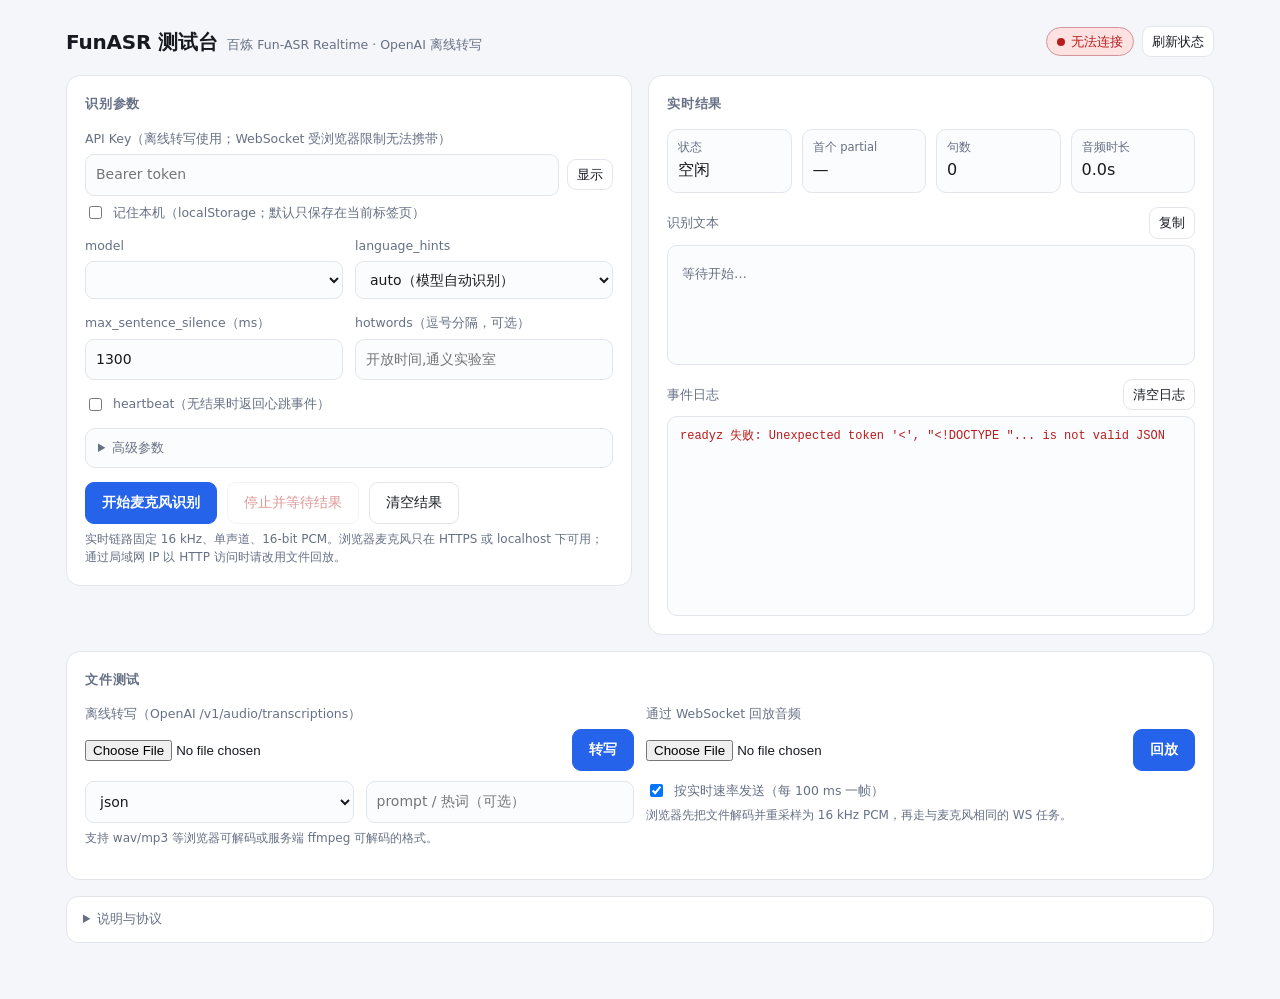
==== packages/asr_runtime/src/funasr_runtime/web/index.html @ 4bc1d6d2 "feat: 新增 FunASR 实时语音识别运行时服务 新增完整的 FunASR 运行时实现，包括： - 兼容百炼 FunASR Realtime 的 WebSocket 接口 - 兼容 OpenAI" ====
<!doctype html>
<html lang="zh-CN">
<head>
<meta charset="utf-8">
<meta name="viewport" content="width=device-width, initial-scale=1">
<meta name="color-scheme" content="light dark">
<link rel="icon" href="data:,">
<title>FunASR 测试台</title>
<style>
  :root {
    --bg: #f4f6f9;
    --panel: #ffffff;
    --text: #171a20;
    --muted: #667085;
    --line: #e2e6ec;
    --field: #fbfcfd;
    --accent: #2563eb;
    --accent-text: #ffffff;
    --accent-weak: #e4edff;
    --ok: #15803d;
    --ok-weak: #dcfce7;
    --warn: #b45309;
    --warn-weak: #fef3c7;
    --err: #b91c1c;
    --err-weak: #fee2e2;
    --mono: ui-monospace, SFMono-Regular, Menlo, Consolas, "Liberation Mono", monospace;
  }
  @media (prefers-color-scheme: dark) {
    :root {
      --bg: #0e1116;
      --panel: #161a21;
      --text: #e7eaf0;
      --muted: #98a1b0;
      --line: #2a303b;
      --field: #1b2029;
      --accent: #5b9bff;
      --accent-text: #0b1220;
      --accent-weak: #1b2b47;
      --ok: #4ade80;
      --ok-weak: #14301f;
      --warn: #fbbf24;
      --warn-weak: #33270b;
      --err: #f87171;
      --err-weak: #38151a;
    }
  }
  * { box-sizing: border-box; }
  html, body { margin: 0; }
  body {
    background: var(--bg);
    color: var(--text);
    font: 14px/1.55 system-ui, -apple-system, "Segoe UI", "Noto Sans SC", "PingFang SC", "Microsoft YaHei", sans-serif;
  }
  .wrap { max-width: 1180px; margin: 0 auto; padding: 26px 16px 56px; }
  header { display: flex; align-items: center; justify-content: space-between; gap: 14px; flex-wrap: wrap; margin-bottom: 18px; }
  .brand { display: flex; align-items: baseline; gap: 10px; flex-wrap: wrap; }
  h1 { font-size: 20px; line-height: 1.2; margin: 0; letter-spacing: -0.01em; }
  .sub { color: var(--muted); font-size: 12.5px; }
  .status-line { display: flex; align-items: center; gap: 8px; flex-wrap: wrap; }
  .badge {
    display: inline-flex; align-items: center; gap: 6px;
    border: 1px solid var(--line); border-radius: 999px;
    padding: 4px 10px; font-size: 12.5px; color: var(--muted); background: var(--panel);
  }
  .dot { width: 8px; height: 8px; border-radius: 50%; background: var(--muted); flex: none; }
  .badge.ok { color: var(--ok); border-color: color-mix(in srgb, var(--ok) 40%, var(--line)); background: var(--ok-weak); }
  .badge.ok .dot { background: var(--ok); }
  .badge.warn { color: var(--warn); border-color: color-mix(in srgb, var(--warn) 40%, var(--line)); background: var(--warn-weak); }
  .badge.warn .dot { background: var(--warn); }
  .badge.err { color: var(--err); border-color: color-mix(in srgb, var(--err) 40%, var(--line)); background: var(--err-weak); }
  .badge.err .dot { background: var(--err); }
  button.small { padding: 5px 9px; font-size: 12.5px; }
  main { display: grid; grid-template-columns: minmax(0, 1fr) minmax(0, 1fr); gap: 16px; align-items: start; }
  @media (max-width: 920px) { main { grid-template-columns: minmax(0, 1fr); } }
  .panel {
    background: var(--panel); border: 1px solid var(--line); border-radius: 14px;
    padding: 18px; min-width: 0;
  }
  .panel h2 { font-size: 13px; text-transform: uppercase; letter-spacing: 0.06em; color: var(--muted); margin: 0 0 14px; font-weight: 600; }
  .field { margin-bottom: 14px; }
  .field > label, .legend { display: block; font-size: 12.5px; color: var(--muted); margin-bottom: 6px; }
  input[type="text"], input[type="password"], input[type="number"], select, textarea {
    width: 100%; background: var(--field); color: var(--text);
    border: 1px solid var(--line); border-radius: 9px; padding: 9px 10px;
    font: inherit; outline: none;
  }
  input:focus, select:focus, textarea:focus { border-color: var(--accent); box-shadow: 0 0 0 3px color-mix(in srgb, var(--accent) 18%, transparent); }
  textarea { resize: vertical; min-height: 74px; font-family: var(--mono); font-size: 12px; }
  .row { display: grid; grid-template-columns: repeat(2, minmax(0, 1fr)); gap: 12px; }
  .row.three { grid-template-columns: repeat(3, minmax(0, 1fr)); }
  @media (max-width: 560px) { .row, .row.three { grid-template-columns: minmax(0, 1fr); } }
  .actions { display: flex; gap: 10px; flex-wrap: wrap; margin-top: 4px; }
  button {
    font: inherit; cursor: pointer; border-radius: 9px; padding: 9px 16px;
    border: 1px solid var(--line); background: var(--panel); color: var(--text);
  }
  button:hover:not(:disabled) { border-color: var(--accent); }
  button.primary { background: var(--accent); border-color: var(--accent); color: var(--accent-text); font-weight: 600; }
  button.primary:hover:not(:disabled) { filter: brightness(1.06); }
  button.danger { color: var(--err); }
  button:disabled { opacity: 0.45; cursor: not-allowed; }
  .hint { color: var(--muted); font-size: 12px; margin-top: 6px; }
  .metrics { display: grid; grid-template-columns: repeat(4, minmax(0, 1fr)); gap: 10px; margin-bottom: 14px; }
  @media (max-width: 560px) { .metrics { grid-template-columns: repeat(2, minmax(0, 1fr)); } }
  .metric { border: 1px solid var(--line); border-radius: 10px; padding: 9px 10px; background: var(--field); min-width: 0; }
  .metric .k { font-size: 11.5px; color: var(--muted); white-space: nowrap; overflow: hidden; text-overflow: ellipsis; }
  .metric .v { font-size: 16px; font-variant-numeric: tabular-nums; margin-top: 2px; overflow: hidden; text-overflow: ellipsis; }
  .transcript {
    min-height: 120px; max-height: 260px; overflow: auto;
    background: var(--field); border: 1px solid var(--line); border-radius: 10px;
    padding: 12px 14px; font-size: 17px; line-height: 1.75; white-space: pre-wrap; word-break: break-word;
  }
  .transcript .partial { color: var(--muted); }
  .transcript .placeholder { color: var(--muted); font-size: 13px; }
  .log-head { display: flex; justify-content: space-between; align-items: center; gap: 8px; margin: 14px 0 6px; }
  #log {
    height: 200px; overflow: auto; background: var(--field); color: var(--text);
    border: 1px solid var(--line); border-radius: 10px; padding: 10px 12px;
    font-family: var(--mono); font-size: 12px; line-height: 1.6; white-space: pre-wrap; word-break: break-word;
  }
  .log-line.err { color: var(--err); }
  .log-line.ok { color: var(--ok); }
  .log-line.warn { color: var(--warn); }
  .log-line.dim { color: var(--muted); }
  details { margin-top: 16px; border: 1px solid var(--line); border-radius: 12px; background: var(--panel); padding: 12px 16px; }
  details summary { cursor: pointer; color: var(--muted); font-size: 13px; }
  details h3 { font-size: 13px; margin: 14px 0 6px; }
  details p, details li { color: var(--muted); font-size: 12.5px; }
  code { font-family: var(--mono); font-size: 12px; background: var(--field); border: 1px solid var(--line); border-radius: 5px; padding: 1px 5px; }
  .inline { display: flex; gap: 8px; align-items: center; }
  .inline input[type="checkbox"] { width: auto; }
  .inline label { margin: 0; font-size: 12.5px; color: var(--muted); }
  .grow { flex: 1; min-width: 0; }
  details.advanced { margin: 0 0 14px; border-radius: 10px; padding: 9px 12px; background: var(--field); }
  details.advanced[open] > summary { margin-bottom: 10px; }
  .full { grid-column: 1 / -1; }
  .file-row { display: grid; grid-template-columns: minmax(0, 1fr) auto; gap: 10px; align-items: center; }
  pre.code { margin: 8px 0 0; padding: 10px 12px; background: var(--field); border: 1px solid var(--line); border-radius: 9px; overflow: auto; font-family: var(--mono); font-size: 12px; }
</style>
</head>
<body>
<div class="wrap">
  <header>
    <div class="brand">
      <h1>FunASR 测试台</h1>
      <span class="sub">百炼 Fun-ASR Realtime · OpenAI 离线转写</span>
    </div>
    <div class="status-line">
      <span class="badge" id="status"><span class="dot"></span><span id="status-text">检查中…</span></span>
      <button type="button" class="small" id="refresh">刷新状态</button>
    </div>
  </header>

  <main>
    <section class="panel">
      <h2>识别参数</h2>

      <div class="field">
        <label for="api-key">API Key（离线转写使用；WebSocket 受浏览器限制无法携带）</label>
        <div class="inline">
          <input class="grow" type="password" id="api-key" autocomplete="off" placeholder="Bearer token">
          <button type="button" class="small" id="toggle-key">显示</button>
        </div>
        <div class="inline" style="margin-top:7px">
          <input type="checkbox" id="remember-key">
          <label for="remember-key">记住本机（localStorage；默认只保存在当前标签页）</label>
        </div>
      </div>

      <div class="row">
        <div class="field">
          <label for="model">model</label>
          <select id="model"></select>
        </div>
        <div class="field">
          <label for="language">language_hints</label>
          <select id="language">
            <option value="auto">auto（模型自动识别）</option>
            <option value="zh">zh 中文</option>
            <option value="en">en 英文</option>
            <option value="ja">ja 日文</option>
            <option value="ko">ko 韩文</option>
            <option value="yue">yue 粤语</option>
          </select>
        </div>
      </div>

      <div class="row">
        <div class="field">
          <label for="silence">max_sentence_silence（ms）</label>
          <input type="number" id="silence" min="200" max="6000" step="50" value="1300">
        </div>
        <div class="field">
          <label for="hotwords">hotwords（逗号分隔，可选）</label>
          <input type="text" id="hotwords" placeholder="开放时间,通义实验室">
        </div>
      </div>

      <div class="inline" style="margin-bottom:14px">
        <input type="checkbox" id="heartbeat">
        <label for="heartbeat">heartbeat（无结果时返回心跳事件）</label>
      </div>

      <details class="advanced">
        <summary>高级参数</summary>
        <div class="field" style="margin:0">
          <label for="special-filter">special_word_filter（JSON 字符串，可选）</label>
          <textarea id="special-filter" spellcheck="false" placeholder='{"filter_with_signed":{"word_list":["项目"]},"filter_with_empty":{"word_list":["报告"]}}'></textarea>
          <div class="hint">命中词替换为等长星号或删除；这是结果后处理，不是模型热词。</div>
        </div>
      </details>

      <div class="actions">
        <button type="button" class="primary" id="start-mic">开始麦克风识别</button>
        <button type="button" class="danger" id="stop" disabled>停止并等待结果</button>
        <button type="button" id="clear">清空结果</button>
      </div>
      <div class="hint">实时链路固定 16 kHz、单声道、16-bit PCM。浏览器麦克风只在 HTTPS 或 localhost 下可用；通过局域网 IP 以 HTTP 访问时请改用文件回放。</div>
    </section>

    <section class="panel">
      <h2>实时结果</h2>
      <div class="metrics">
        <div class="metric"><div class="k">状态</div><div class="v" id="metric-state">空闲</div></div>
        <div class="metric"><div class="k">首个 partial</div><div class="v" id="metric-first">—</div></div>
        <div class="metric"><div class="k">句数</div><div class="v" id="metric-sentences">0</div></div>
        <div class="metric"><div class="k">音频时长</div><div class="v" id="metric-duration">0.0s</div></div>
      </div>

      <div class="field">
        <div class="log-head">
          <span class="legend" style="margin:0">识别文本</span>
          <button type="button" class="small" id="copy">复制</button>
        </div>
        <div class="transcript" id="transcript"><span class="placeholder">等待开始…</span></div>
      </div>

      <div class="log-head">
        <span class="legend" style="margin:0">事件日志</span>
        <button type="button" class="small" id="clear-log">清空日志</button>
      </div>
      <div id="log"></div>
    </section>

    <section class="panel full">
      <h2>文件测试</h2>
      <div class="row">
        <div class="field">
          <label for="file-offline">离线转写（OpenAI /v1/audio/transcriptions）</label>
          <div class="file-row">
            <input type="file" id="file-offline" accept="audio/*,.pcm">
            <button type="button" class="primary" id="run-offline">转写</button>
          </div>
          <div class="row" style="margin-top:10px">
            <select id="offline-format">
              <option value="json">json</option>
              <option value="text">text</option>
              <option value="verbose_json">verbose_json</option>
              <option value="srt">srt</option>
              <option value="vtt">vtt</option>
            </select>
            <input type="text" id="offline-prompt" placeholder="prompt / 热词（可选）">
          </div>
          <div class="hint">支持 wav/mp3 等浏览器可解码或服务端 ffmpeg 可解码的格式。</div>
        </div>

        <div class="field">
          <label for="file-ws">通过 WebSocket 回放音频</label>
          <div class="file-row">
            <input type="file" id="file-ws" accept="audio/*">
            <button type="button" class="primary" id="run-ws-file">回放</button>
          </div>
          <div class="inline" style="margin-top:10px">
            <input type="checkbox" id="realtime" checked>
            <label for="realtime">按实时速率发送（每 100 ms 一帧）</label>
          </div>
          <div class="hint">浏览器先把文件解码并重采样为 16 kHz PCM，再走与麦克风相同的 WS 任务。</div>
        </div>
      </div>
      <pre class="code" id="offline-result" hidden></pre>
    </section>
  </main>

  <details>
    <summary>说明与协议</summary>
    <h3>接口</h3>
    <ul>
      <li>实时：<code>WS /api-ws/v1/inference</code>，<code>run-task</code> → 二进制 PCM/WAV → <code>finish-task</code>。</li>
      <li>离线：<code>POST /v1/audio/transcriptions</code>，字段 <code>file</code> / <code>model</code> / <code>language</code> / <code>response_format</code>。</li>
      <li>健康检查：<code>/healthz</code>、<code>/readyz</code>、<code>/metrics</code>。</li>
    </ul>
    <h3>WebSocket 与鉴权</h3>
    <p>
      浏览器的 WebSocket API 不能自定义 <code>Authorization</code> 头。服务端
      <code>auth.enabled=true</code> 时，本页的麦克风/回放模式会以 4401 关闭；
      离线转写会正常携带 Bearer key。生产验收实时链路时请在受控内网临时关闭鉴权，
      或使用带自定义头的原生客户端。
    </p>
    <h3>实时事件</h3>
    <pre class="code">task-started
  → result-generated (sentence_begin=true, sentence_end=false)
  → result-generated (sentence_end=false)
  → result-generated (sentence_end=true, usage.duration)
  → task-finished</pre>
    <p>
      <code>sentence_id</code> 从 1 递增；partial 的 <code>end_time</code> 为 null；
      句末 final 的 <code>usage.duration</code> 为任务累计音频秒数。超过
      <code>partial_window_s</code> 的长句不再返回 partial，但句末仍返回完整文本。
    </p>
    <h3>命令行回放</h3>
    <pre class="code">python scripts/asr_ws_smoke.py \
  ws://127.0.0.1:8001/api-ws/v1/inference \
  fun-asr-realtime sample.wav</pre>
  </details>
</div>

<script>
(() => {
  'use strict';

  const pagePath = location.pathname;
  const base = pagePath.endsWith('/ui/')
    ? pagePath.slice(0, -4)
    : pagePath.replace(/\/ui$/, '/');
  const HEALTH_URL = base + 'healthz';
  const READY_URL = base + 'readyz';
  const TRANSCRIBE_URL = base + 'v1/audio/transcriptions';
  const WS_URL = (location.protocol === 'https:' ? 'wss://' : 'ws://')
    + location.host + base + 'api-ws/v1/inference';

  const $ = (id) => document.getElementById(id);
  const els = {
    status: $('status'), statusText: $('status-text'), refresh: $('refresh'),
    apiKey: $('api-key'), toggleKey: $('toggle-key'), remember: $('remember-key'),
    model: $('model'), language: $('language'), silence: $('silence'),
    hotwords: $('hotwords'), heartbeat: $('heartbeat'),
    specialFilter: $('special-filter'),
    startMic: $('start-mic'), stop: $('stop'), clear: $('clear'),
    metricState: $('metric-state'), metricFirst: $('metric-first'),
    metricSentences: $('metric-sentences'), metricDuration: $('metric-duration'),
    transcript: $('transcript'), copy: $('copy'),
    log: $('log'), clearLog: $('clear-log'),
    fileOffline: $('file-offline'), runOffline: $('run-offline'),
    offlineFormat: $('offline-format'), offlinePrompt: $('offline-prompt'),
    offlineResult: $('offline-result'),
    fileWs: $('file-ws'), runWsFile: $('run-ws-file'), realtime: $('realtime'),
  };

  const state = {
    running: false,
    stopping: false,
    ws: null,
    taskId: '',
    startedAt: 0,
    firstPartial: null,
    sentences: new Map(),
    partial: '',
    partialId: null,
    sentenceCount: 0,
    audioSeconds: 0,
    capture: null,
    doneResolve: null,
    doneReject: null,
  };

  function log(message, cls) {
    const line = document.createElement('div');
    line.className = 'log-line' + (cls ? ' ' + cls : '');
    line.textContent = message;
    els.log.appendChild(line);
    while (els.log.children.length > 300) els.log.removeChild(els.log.firstChild);
    els.log.scrollTop = els.log.scrollHeight;
  }

  function setStatus(text, cls) {
    els.statusText.textContent = text;
    els.status.className = 'badge' + (cls ? ' ' + cls : '');
  }

  function setMetric(el, value) {
    el.textContent = value;
  }

  function setRunning(running) {
    state.running = running;
    els.startMic.disabled = running;
    els.runWsFile.disabled = running;
    els.stop.disabled = !running;
    setMetric(els.metricState, running ? (state.stopping ? '等待句末' : '识别中') : '空闲');
  }

  function uuid() {
    if (crypto.randomUUID) return crypto.randomUUID().replace(/-/g, '');
    return Array.from(crypto.getRandomValues(new Uint8Array(16)))
      .map((b) => b.toString(16).padStart(2, '0')).join('');
  }

  function authHeaders(extra) {
    const headers = Object.assign({}, extra || {});
    const key = els.apiKey.value.trim();
    if (key) headers.Authorization = 'Bearer ' + key;
    return headers;
  }

  function saveKey() {
    const key = els.apiKey.value.trim();
    try {
      if (els.remember.checked) {
        localStorage.setItem('funasr.apiKey', key);
      } else {
        localStorage.removeItem('funasr.apiKey');
        sessionStorage.setItem('funasr.apiKey', key);
      }
    } catch (_) { /* storage may be blocked */ }
  }

  function loadKey() {
    try {
      const remembered = localStorage.getItem('funasr.apiKey');
      if (remembered) {
        els.apiKey.value = remembered;
        els.remember.checked = true;
        return;
      }
      els.apiKey.value = sessionStorage.getItem('funasr.apiKey') || '';
    } catch (_) { /* ignore */ }
  }

  async function refreshStatus() {
    setStatus('检查中…', '');
    try {
      const response = await fetch(READY_URL, { cache: 'no-store' });
      const body = await response.json();
      const ready = response.ok && body.status === 'ready';
      setStatus(ready ? '服务就绪' : '未就绪', ready ? 'ok' : 'warn');
      const models = Array.isArray(body.models) ? body.models : [];
      const current = els.model.value;
      els.model.textContent = '';
      for (const name of models) {
        const option = document.createElement('option');
        option.value = name;
        option.textContent = name;
        els.model.appendChild(option);
      }
      if (!models.length) {
        const option = document.createElement('option');
        option.value = 'fun-asr-realtime';
        option.textContent = 'fun-asr-realtime';
        els.model.appendChild(option);
      }
      if (current && models.includes(current)) els.model.value = current;
      if (body.engine) log('readyz: engine=' + body.engine + ' models=' + models.join(', '), 'dim');
    } catch (error) {
      setStatus('无法连接', 'err');
      log('readyz 失败: ' + error.message, 'err');
    }
  }

  function renderTranscript() {
    els.transcript.textContent = '';
    const committed = [...state.sentences.entries()]
      .sort((a, b) => a[0] - b[0])
      .map(([, text]) => text)
      .join('');
    if (!committed && !state.partial) {
      const placeholder = document.createElement('span');
      placeholder.className = 'placeholder';
      placeholder.textContent = '等待开始…';
      els.transcript.appendChild(placeholder);
      return;
    }
    const text = document.createTextNode(committed);
    els.transcript.appendChild(text);
    if (state.partial) {
      const span = document.createElement('span');
      span.className = 'partial';
      span.textContent = state.partial;
      els.transcript.appendChild(span);
    }
    els.transcript.scrollTop = els.transcript.scrollHeight;
  }

  function updateMetrics() {
    setMetric(els.metricSentences, String(state.sentenceCount));
    setMetric(els.metricDuration, state.audioSeconds.toFixed(1) + 's');
    setMetric(
      els.metricFirst,
      state.firstPartial === null ? '—' : (state.firstPartial / 1000).toFixed(2) + 's'
    );
  }

  function handleSentence(sentence, usage) {
    if (!sentence) return;
    if (sentence.heartbeat) {
      log('heartbeat', 'dim');
      return;
    }
    const now = performance.now();
    if (sentence.sentence_end) {
      state.sentences.set(sentence.sentence_id, sentence.text || '');
      if (state.partialId === sentence.sentence_id) {
        state.partial = '';
        state.partialId = null;
      }
      state.sentenceCount += 1;
      if (usage && typeof usage.duration === 'number') {
        state.audioSeconds = Math.max(state.audioSeconds, usage.duration);
      }
      if (sentence.sentence_begin) {
        log(
          'sentence_begin id=' + sentence.sentence_id +
          ' begin=' + sentence.begin_time + 'ms (no partial)',
          'dim'
        );
      }
      log(
        'sentence_end id=' + sentence.sentence_id +
        ' [' + sentence.begin_time + '-' + sentence.end_time + 'ms]' +
        (usage && typeof usage.duration === 'number'
          ? ' usage=' + usage.duration + 's'
          : '') +
        ': ' + (sentence.text || ''),
        'ok'
      );
    } else {
      state.partial = sentence.text || '';
      state.partialId = sentence.sentence_id;
      if (sentence.sentence_begin) {
        log(
          'sentence_begin id=' + sentence.sentence_id +
          ' begin=' + sentence.begin_time + 'ms',
          'dim'
        );
      }
      if (state.firstPartial === null && state.startedAt) {
        state.firstPartial = now - state.startedAt;
      }
      log(
        'partial id=' + sentence.sentence_id +
        ' sentence_begin=' + sentence.sentence_begin +
        ' sentence_end=' + sentence.sentence_end +
        ': ' + state.partial,
        'dim'
      );
    }
    renderTranscript();
    updateMetrics();
  }

  function handleEvent(message) {
    const event = message && message.header && message.header.event;
    if (event === 'task-started') {
      log('task-started ' + state.taskId, 'ok');
      return true;
    }
    if (event === 'result-generated') {
      const output = message.payload && message.payload.output;
      handleSentence(output && output.sentence, message.payload && message.payload.usage);
      return false;
    }
    if (event === 'task-finished') {
      log('task-finished', 'ok');
      finishConnection(true);
      return true;
    }
    if (event === 'task-failed') {
      const header = message.header || {};
      log(
        'task-failed ' + (header.error_code || '') + ' ' + (header.error_message || ''),
        'err'
      );
      setStatus('识别失败', 'err');
      finishConnection(false);
      return true;
    }
    log('未识别事件: ' + event, 'warn');
    return false;
  }

  function openTaskSocket() {
    return new Promise((resolve, reject) => {
      const socket = new WebSocket(WS_URL);
      socket.binaryType = 'arraybuffer';
      state.ws = socket;
      state.taskId = uuid();
      state.startedAt = performance.now();
      state.firstPartial = null;
      state.partial = '';
      state.partialId = null;
      let started = false;
      let settled = false;

      function fail(error) {
        if (settled) return;
        settled = true;
        try { socket.close(); } catch (_) { /* ignore */ }
        reject(error);
      }

      socket.onopen = () => {
        log('WS 已连接 ' + state.taskId, 'dim');
        const parameters = {
          format: 'pcm',
          sample_rate: 16000,
          max_sentence_silence: Number(els.silence.value) || 1300,
          heartbeat: els.heartbeat.checked,
        };
        const language = els.language.value;
        if (language && language !== 'auto') parameters.language_hints = [language];
        const hotwords = els.hotwords.value.trim();
        if (hotwords) parameters.hotwords = hotwords;
        const filter = els.specialFilter.value.trim();
        if (filter) parameters.special_word_filter = filter;
        socket.send(JSON.stringify({
          header: { action: 'run-task', task_id: state.taskId, streaming: 'duplex' },
          payload: {
            task_group: 'audio',
            task: 'asr',
            function: 'recognition',
            model: els.model.value,
            parameters,
            input: {},
          },
        }));
      };

      socket.onmessage = (event) => {
        if (typeof event.data !== 'string') return;
        let message;
        try {
          message = JSON.parse(event.data);
        } catch (error) {
          log('无法解析服务端消息: ' + error.message, 'err');
          return;
        }
        const name = message.header && message.header.event;
        if (name === 'task-started' && !started) {
          started = true;
          settled = true;
          handleEvent(message);
          setStatus('识别中', 'ok');
          resolve();
          return;
        }
        if (!started) {
          const header = message.header || {};
          fail(new Error(
            '任务失败: ' + (header.error_code || '') + ' ' +
            (header.error_message || '服务端未先返回 task-started')
          ));
          return;
        }
        handleEvent(message);
      };

      socket.onerror = () => {
        if (!settled) fail(new Error('WebSocket 连接错误'));
        else log('WebSocket 错误', 'err');
      };

      socket.onclose = (event) => {
        if (state.ws === socket) state.ws = null;
        if (!settled) {
          const hint = event.code === 4401
            ? '（服务端开启了鉴权：浏览器 WS 无法携带 Authorization）'
            : '';
          fail(new Error('WebSocket 关闭 code=' + event.code + hint));
          return;
        }
        if (state.running && !state.stopping) {
          log('WebSocket 意外关闭 code=' + event.code, 'err');
          setStatus('连接已断开', 'err');
          stopCapture();
          setRunning(false);
        }
      };
    });
  }

  function finishConnection(ok) {
    stopCapture();
    const socket = state.ws;
    state.ws = null;
    if (socket) {
      try { socket.close(); } catch (_) { /* ignore */ }
    }
    state.stopping = false;
    setRunning(false);
    setStatus(ok ? '服务就绪' : '识别失败', ok ? 'ok' : 'err');
    if (state.doneResolve) {
      const resolve = state.doneResolve;
      const reject = state.doneReject;
      state.doneResolve = null;
      state.doneReject = null;
      if (ok) resolve();
      else reject(new Error('任务失败'));
    }
  }

  function sendFinish() {
    const socket = state.ws;
    if (!socket || socket.readyState !== WebSocket.OPEN) {
      finishConnection(true);
      return;
    }
    socket.send(JSON.stringify({
      header: { action: 'finish-task', task_id: state.taskId, streaming: 'duplex' },
      payload: { input: {} },
    }));
  }

  function stopCapture() {
    const capture = state.capture;
    state.capture = null;
    if (!capture) return;
    try { capture.stream.getTracks().forEach((track) => track.stop()); } catch (_) { /* ignore */ }
    try { capture.processor.disconnect(); } catch (_) { /* ignore */ }
    try { capture.source.disconnect(); } catch (_) { /* ignore */ }
    try { capture.mute.disconnect(); } catch (_) { /* ignore */ }
    try { capture.ctx.close(); } catch (_) { /* ignore */ }
  }

  function resample(input, sourceRate, targetRate) {
    if (sourceRate === targetRate) return input;
    const ratio = sourceRate / targetRate;
    const length = Math.max(0, Math.floor(input.length / ratio));
    const output = new Float32Array(length);
    for (let i = 0; i < length; i++) {
      const position = i * ratio;
      const index = Math.floor(position);
      const fraction = position - index;
      const first = input[index] || 0;
      const second = input[Math.min(index + 1, input.length - 1)] || 0;
      output[i] = first + (second - first) * fraction;
    }
    return output;
  }

  function toPcm16(samples) {
    const pcm = new Int16Array(samples.length);
    for (let i = 0; i < samples.length; i++) {
      const value = Math.max(-1, Math.min(1, samples[i]));
      pcm[i] = value < 0 ? value * 0x8000 : value * 0x7fff;
    }
    return new Uint8Array(pcm.buffer);
  }

  async function startCapture() {
    const stream = await navigator.mediaDevices.getUserMedia({
      audio: {
        channelCount: 1,
        echoCancellation: true,
        noiseSuppression: true,
        autoGainControl: true,
      },
    });
    const AudioCtx = window.AudioContext || window.webkitAudioContext;
    const ctx = new AudioCtx({ sampleRate: 16000 });
    await ctx.resume();
    const source = ctx.createMediaStreamSource(stream);
    const processor = ctx.createScriptProcessor(4096, 1, 1);
    const mute = ctx.createGain();
    mute.gain.value = 0;
    processor.onaudioprocess = (event) => {
      if (!state.running || state.stopping) return;
      const socket = state.ws;
      if (!socket || socket.readyState !== WebSocket.OPEN) return;
      const input = event.inputBuffer.getChannelData(0);
      const resampled = resample(input, ctx.sampleRate, 16000);
      if (resampled.length) socket.send(toPcm16(resampled));
    };
    source.connect(processor);
    processor.connect(mute);
    mute.connect(ctx.destination);
    state.capture = { stream, ctx, source, processor, mute };
    log('麦克风已开始（AudioContext ' + ctx.sampleRate + ' Hz → 16 kHz）', 'dim');
  }

  async function startMic() {
    if (state.running) return;
    if (!navigator.mediaDevices || !navigator.mediaDevices.getUserMedia) {
      log('当前浏览器不支持麦克风采集', 'err');
      return;
    }
    try {
      state.sentences.clear();
      state.sentenceCount = 0;
      state.audioSeconds = 0;
      state.stopping = false;
      state.partial = '';
      state.partialId = null;
      renderTranscript();
      updateMetrics();
      setRunning(true);
      await openTaskSocket();
      await startCapture();
    } catch (error) {
      log(error.message, 'err');
      setStatus('启动失败', 'err');
      finishConnection(true);
    }
  }

  function stopMic() {
    if (!state.running || state.stopping) return;
    state.stopping = true;
    setMetric(els.metricState, '等待句末');
    stopCapture();
    log('已停止采集，等待句末结果…', 'warn');
    sendFinish();
    setTimeout(() => {
      if (state.running) {
        log('等待句末超时，强制关闭连接', 'err');
        finishConnection(false);
      }
    }, 20000);
  }

  async function decodeFileToPcm16k(file) {
    const array = await file.arrayBuffer();
    const AudioCtx = window.AudioContext || window.webkitAudioContext;
    const ctx = new AudioCtx();
    let decoded;
    try {
      decoded = await ctx.decodeAudioData(array);
    } finally {
      try { await ctx.close(); } catch (_) { /* ignore */ }
    }
    const length = Math.max(1, Math.ceil(decoded.duration * 16000));
    const offline = new OfflineAudioContext(1, length, 16000);
    const source = offline.createBufferSource();
    source.buffer = decoded;
    source.connect(offline.destination);
    source.start();
    const rendered = await offline.startRendering();
    return toPcm16(rendered.getChannelData(0));
  }

  async function replayFile() {
    if (state.running) return;
    const file = els.fileWs.files && els.fileWs.files[0];
    if (!file) {
      log('请选择要回放的音频文件', 'warn');
      return;
    }
    let pcm;
    try {
      pcm = await decodeFileToPcm16k(file);
    } catch (error) {
      log('浏览器无法解码该文件，请改用离线转写或 wav：' + error.message, 'err');
      return;
    }
    state.sentences.clear();
    state.sentenceCount = 0;
    state.audioSeconds = 0;
    state.partial = '';
    state.partialId = null;
    state.stopping = false;
    renderTranscript();
    updateMetrics();
    setRunning(true);
    const done = new Promise((resolve, reject) => {
      state.doneResolve = resolve;
      state.doneReject = reject;
    });
    try {
      await openTaskSocket();
      log('回放 ' + file.name + '（' + (pcm.byteLength / 32000).toFixed(1) + 's）', 'dim');
      const step = 3200;
      for (let offset = 0; offset < pcm.byteLength; offset += step) {
        if (!state.ws || state.ws.readyState !== WebSocket.OPEN) break;
        state.ws.send(pcm.slice(offset, offset + step));
        if (els.realtime.checked) {
          await new Promise((resolve) => setTimeout(resolve, 100));
        }
      }
      state.stopping = true;
      sendFinish();
      await done;
    } catch (error) {
      log(error.message, 'err');
      state.doneResolve = null;
      state.doneReject = null;
      finishConnection(false);
    }
    setRunning(false);
  }

  async function offlineTranscribe() {
    const file = els.fileOffline.files && els.fileOffline.files[0];
    if (!file) {
      log('请选择要转写的音频文件', 'warn');
      return;
    }
    const form = new FormData();
    form.append('file', file);
    form.append('model', els.model.value);
    form.append('response_format', els.offlineFormat.value);
    const language = els.language.value;
    if (language && language !== 'auto') form.append('language', language);
    const prompt = els.offlinePrompt.value.trim();
    if (prompt) form.append('prompt', prompt);
    els.runOffline.disabled = true;
    els.offlineResult.hidden = false;
    els.offlineResult.textContent = '转写中…';
    const started = performance.now();
    try {
      const response = await fetch(TRANSCRIBE_URL, {
        method: 'POST',
        headers: authHeaders(),
        body: form,
      });
      const contentType = response.headers.get('content-type') || '';
      const text = await response.text();
      if (!response.ok) {
        els.offlineResult.textContent = text;
        log('离线转写失败 HTTP ' + response.status, 'err');
        return;
      }
      if (contentType.includes('application/json')) {
        try {
          els.offlineResult.textContent = JSON.stringify(JSON.parse(text), null, 2);
        } catch (_) {
          els.offlineResult.textContent = text;
        }
      } else {
        els.offlineResult.textContent = text;
      }
      log(
        '离线转写完成 ' + ((performance.now() - started) / 1000).toFixed(2) + 's',
        'ok'
      );
    } catch (error) {
      els.offlineResult.textContent = error.message;
      log('离线转写失败: ' + error.message, 'err');
    } finally {
      els.runOffline.disabled = false;
    }
  }

  function copyTranscript() {
    const committed = [...state.sentences.entries()]
      .sort((a, b) => a[0] - b[0])
      .map(([, text]) => text)
      .join('');
    const text = committed + (state.partial || '');
    if (!text) return;
    if (navigator.clipboard && navigator.clipboard.writeText) {
      navigator.clipboard.writeText(text).then(
        () => log('已复制 ' + text.length + ' 字符', 'dim'),
        () => log('复制失败', 'err')
      );
    } else {
      log('当前浏览器不支持剪贴板 API', 'warn');
    }
  }

  function clearResults() {
    state.sentences.clear();
    state.sentenceCount = 0;
    state.audioSeconds = 0;
    state.firstPartial = null;
    state.partial = '';
    state.partialId = null;
    renderTranscript();
    updateMetrics();
  }

  // ------------------------------------------------------------------ wiring
  els.refresh.addEventListener('click', refreshStatus);
  els.startMic.addEventListener('click', startMic);
  els.stop.addEventListener('click', stopMic);
  els.clear.addEventListener('click', clearResults);
  els.copy.addEventListener('click', copyTranscript);
  els.clearLog.addEventListener('click', () => { els.log.textContent = ''; });
  els.runOffline.addEventListener('click', offlineTranscribe);
  els.runWsFile.addEventListener('click', replayFile);
  els.toggleKey.addEventListener('click', () => {
    const visible = els.apiKey.type === 'text';
    els.apiKey.type = visible ? 'password' : 'text';
    els.toggleKey.textContent = visible ? '显示' : '隐藏';
  });
  els.apiKey.addEventListener('change', saveKey);
  els.remember.addEventListener('change', saveKey);

  loadKey();
  refreshStatus();
})();
</script>
</body>
</html>
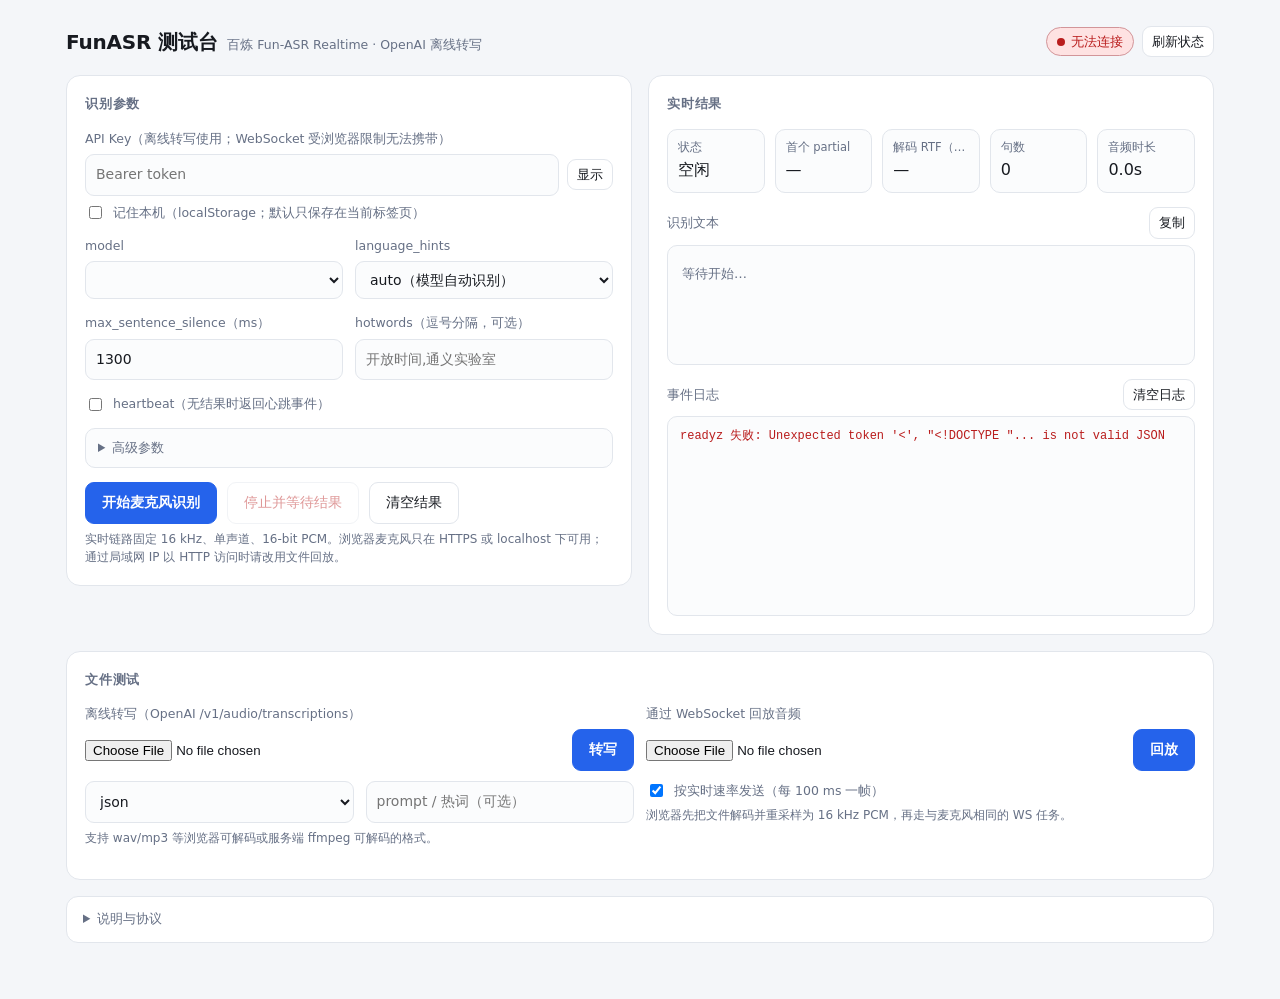
==== commit c1d63205: "feat: 为 FunASR 引擎添加 RTF 指标和标点模型支持" ====
--- a/packages/asr_runtime/src/funasr_runtime/web/index.html
+++ b/packages/asr_runtime/src/funasr_runtime/web/index.html
@@ -100,8 +100,8 @@
   button.danger { color: var(--err); }
   button:disabled { opacity: 0.45; cursor: not-allowed; }
   .hint { color: var(--muted); font-size: 12px; margin-top: 6px; }
-  .metrics { display: grid; grid-template-columns: repeat(4, minmax(0, 1fr)); gap: 10px; margin-bottom: 14px; }
-  @media (max-width: 560px) { .metrics { grid-template-columns: repeat(2, minmax(0, 1fr)); } }
+  .metrics { display: grid; grid-template-columns: repeat(5, minmax(0, 1fr)); gap: 10px; margin-bottom: 14px; }
+  @media (max-width: 640px) { .metrics { grid-template-columns: repeat(2, minmax(0, 1fr)); } }
   .metric { border: 1px solid var(--line); border-radius: 10px; padding: 9px 10px; background: var(--field); min-width: 0; }
   .metric .k { font-size: 11.5px; color: var(--muted); white-space: nowrap; overflow: hidden; text-overflow: ellipsis; }
   .metric .v { font-size: 16px; font-variant-numeric: tabular-nums; margin-top: 2px; overflow: hidden; text-overflow: ellipsis; }
@@ -223,6 +223,7 @@
       <div class="metrics">
         <div class="metric"><div class="k">状态</div><div class="v" id="metric-state">空闲</div></div>
         <div class="metric"><div class="k">首个 partial</div><div class="v" id="metric-first">—</div></div>
+        <div class="metric" title="模型解码耗时 / 句段音频时长；不含等待说话的时间"><div class="k">解码 RTF（最近）</div><div class="v" id="metric-rtf">—</div></div>
         <div class="metric"><div class="k">句数</div><div class="v" id="metric-sentences">0</div></div>
         <div class="metric"><div class="k">音频时长</div><div class="v" id="metric-duration">0.0s</div></div>
       </div>
@@ -324,6 +325,7 @@
     : pagePath.replace(/\/ui$/, '/');
   const HEALTH_URL = base + 'healthz';
   const READY_URL = base + 'readyz';
+  const METRICS_URL = base + 'metrics';
   const TRANSCRIBE_URL = base + 'v1/audio/transcriptions';
   const WS_URL = (location.protocol === 'https:' ? 'wss://' : 'ws://')
     + location.host + base + 'api-ws/v1/inference';
@@ -337,6 +339,7 @@
     specialFilter: $('special-filter'),
     startMic: $('start-mic'), stop: $('stop'), clear: $('clear'),
     metricState: $('metric-state'), metricFirst: $('metric-first'),
+    metricRtf: $('metric-rtf'),
     metricSentences: $('metric-sentences'), metricDuration: $('metric-duration'),
     transcript: $('transcript'), copy: $('copy'),
     log: $('log'), clearLog: $('clear-log'),
@@ -489,6 +492,36 @@
     );
   }
 
+  async function refreshRtf() {
+    // RTF is computed server-side from model time / segment audio time. Reading
+    // /metrics keeps the event payload Bailian-compatible. If auth is enabled
+    // the business key can read metrics unless a separate metrics token is set.
+    try {
+      const response = await fetch(METRICS_URL, {
+        headers: authHeaders(),
+        cache: 'no-store',
+      });
+      if (!response.ok) {
+        setMetric(els.metricRtf, '—');
+        return;
+      }
+      const text = await response.text();
+      let latest = null;
+      for (const line of text.split('\n')) {
+        const match = line.match(
+          /^funasr_last_rtf(?:\{[^}]*\})?\s+([0-9.eE+-]+)/
+        );
+        if (match) latest = Number(match[1]);
+      }
+      setMetric(
+        els.metricRtf,
+        latest === null || !Number.isFinite(latest) ? '—' : latest.toFixed(3)
+      );
+    } catch (_) {
+      setMetric(els.metricRtf, '—');
+    }
+  }
+
   function handleSentence(sentence, usage) {
     if (!sentence) return;
     if (sentence.heartbeat) {
@@ -522,6 +555,7 @@
         ': ' + (sentence.text || ''),
         'ok'
       );
+      refreshRtf();
     } else {
       state.partial = sentence.text || '';
       state.partialId = sentence.sentence_id;
@@ -561,6 +595,7 @@
     if (event === 'task-finished') {
       log('task-finished', 'ok');
       finishConnection(true);
+      refreshRtf();
       return true;
     }
     if (event === 'task-failed') {
@@ -962,6 +997,7 @@
     state.firstPartial = null;
     state.partial = '';
     state.partialId = null;
+    setMetric(els.metricRtf, '—');
     renderTranscript();
     updateMetrics();
   }
